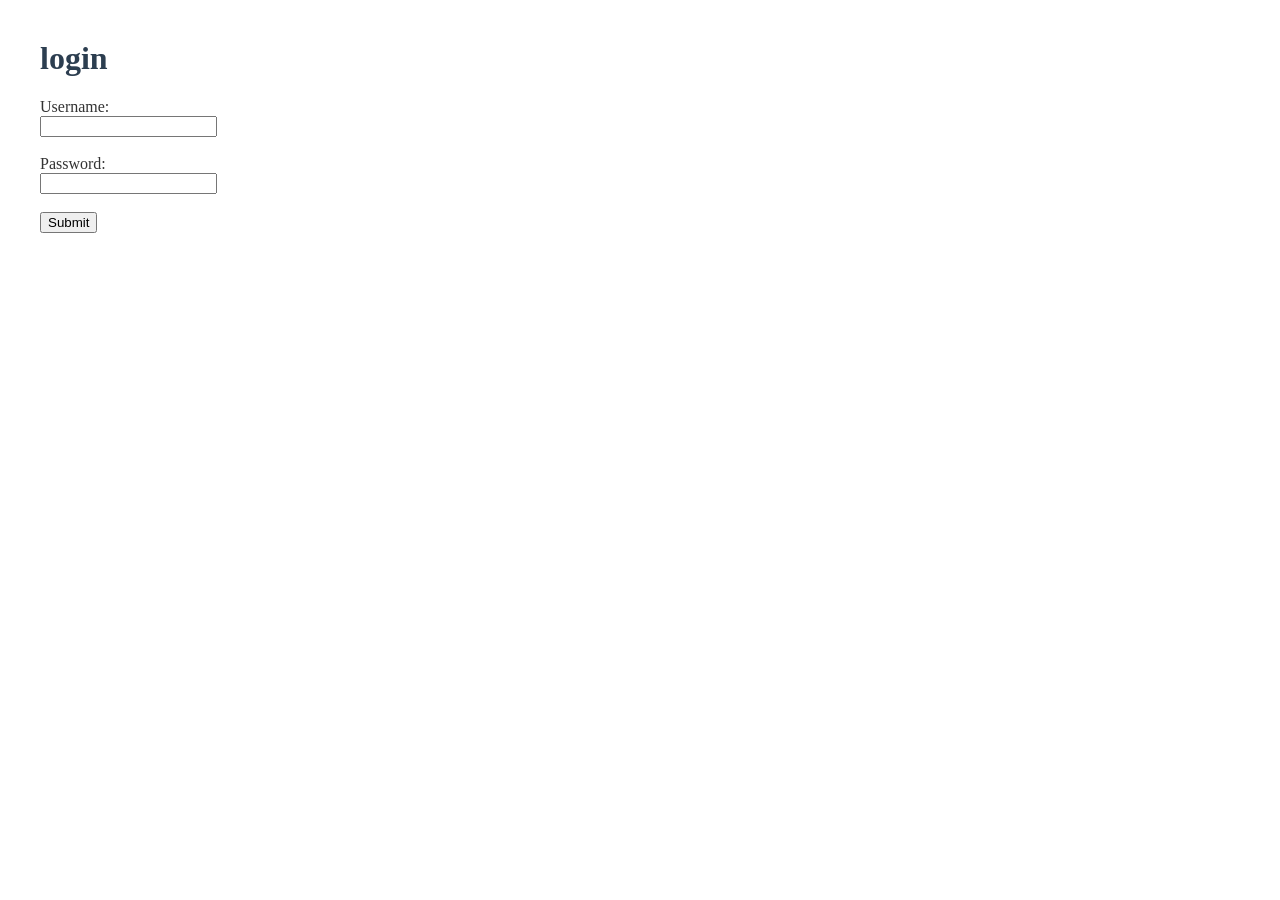
==== login.html @ 8b7b316e "Complete phase 1: full auth system ( register, login, sessions, dashboard , logout)" ====
<!DOCTYPE html>
<html>
<head>
	<title> login </title>
	<link rel="stylesheet" href="style.css">
</head>
<body>
	<h1>login</h1>
	<form action="login.php" method="POST">
		<label for ="username">Username:</label><br>
		<input type = "text" id="username" name="username"><br><br>

		<label for ="password">Password:</label><br>
		<input type="password" id="password" name="password"><br><br>

		<input type="submit" values="login">
	</form>
</body>
</html>
---- style.css ----
body{
	font-family: Arial, sans-serif:
	background-color: #f0f0f0;
	color: #333;
	margin: 40px;
	
}

h1 {
	color: #2c3e50;
	
}
p {
	font-size:18px;
}
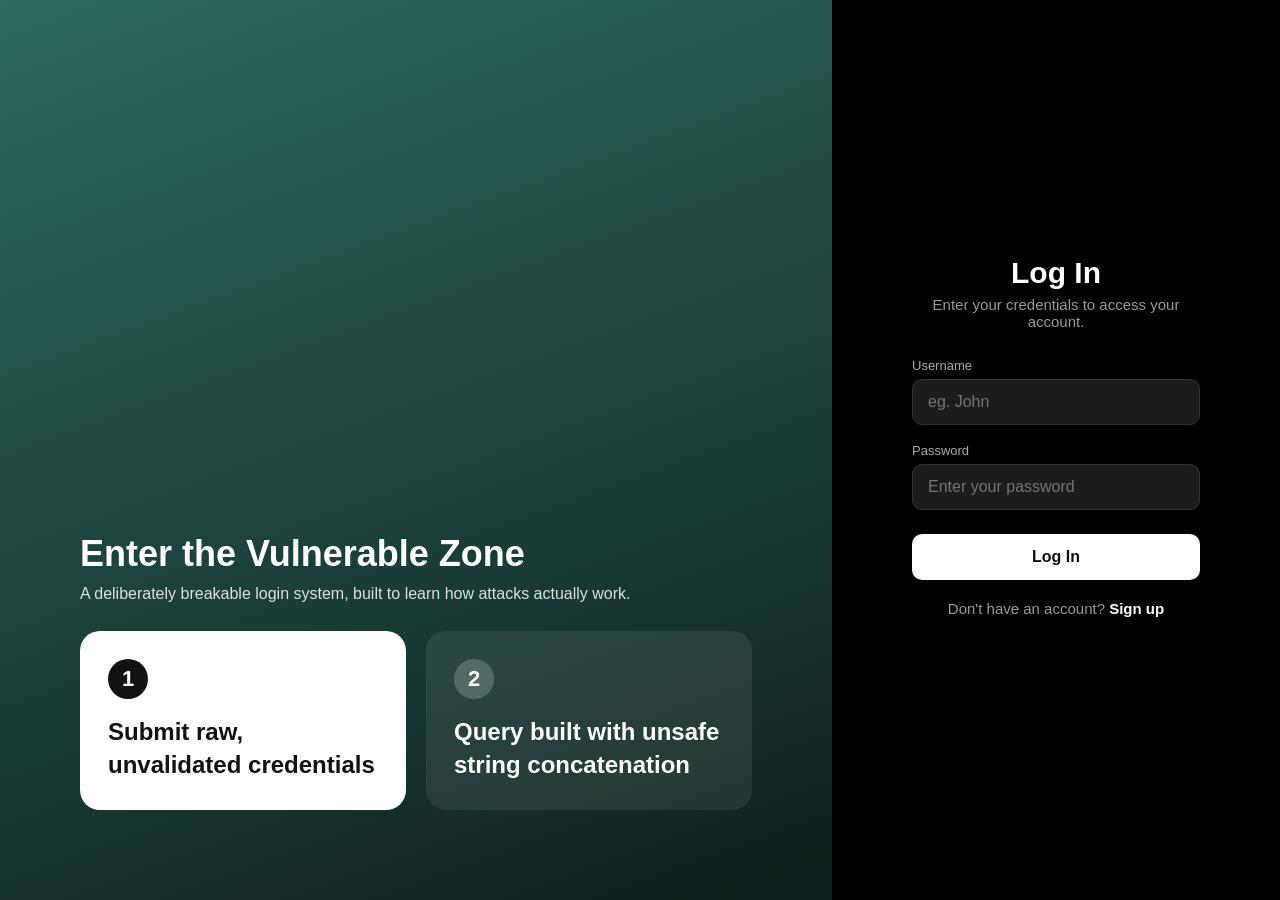
==== commit b4b3fc94: "Redesign auth pagesL dark split-panel UI, vulnerability themed , interactive inputs" ====
--- a/login.html
+++ b/login.html
@@ -1,19 +1,44 @@
 <!DOCTYPE html>
 <html>
 <head>
-	<title> login </title>
-	<link rel="stylesheet" href="style.css">
+    <title>Login</title>
+    <link rel="stylesheet" href="auth-style.css">
 </head>
 <body>
-	<h1>login</h1>
-	<form action="login.php" method="POST">
-		<label for ="username">Username:</label><br>
-		<input type = "text" id="username" name="username"><br><br>
+    <div class="auth-container">
+        <div class="auth-visual">
+            <h2>Enter the Vulnerable Zone</h2>
+            <p>A deliberately breakable login system, built to learn how attacks actually work.</p>
+            <div class="steps">
+                <div class="step active">
+                    <div class="step-number">1</div>
+                    Submit raw, unvalidated credentials
+                </div>
+                <div class="step">
+                    <div class="step-number">2</div>
+                    Query built with unsafe string concatenation
+                </div>
+            </div>
+        </div>
 
-		<label for ="password">Password:</label><br>
-		<input type="password" id="password" name="password"><br><br>
+        <div class="auth-form">
+            <h1>Log In</h1>
+            <p>Enter your credentials to access your account.</p>
 
-		<input type="submit" values="login">
-	</form>
+            <form action="login.php" method="POST">
+                <div class="form-group">
+                    <label for="username">Username</label>
+                    <input type="text" id="username" name="username" placeholder="eg. John" required>
+                </div>
+                <div class="form-group">
+                    <label for="password">Password</label>
+                    <input type="password" id="password" name="password" placeholder="Enter your password" required>
+                </div>
+                <button type="submit" class="submit-btn">Log In</button>
+            </form>
+
+            <p class="switch-link">Don't have an account? <a href="register.html">Sign up</a></p>
+        </div>
+    </div>
 </body>
 </html>
--- a/auth-style.css
+++ b/auth-style.css
@@ -0,0 +1,199 @@
+* {
+    margin: 0;
+    padding: 0;
+    box-sizing: border-box;
+}
+
+body {
+    font-family: 'Segoe UI', Arial, sans-serif;
+    background: #0d0d0d;
+    height: 100vh;
+    width: 100vw;
+    font-size: 16px;
+}
+
+.auth-container {
+    display: flex;
+    width: 100%;
+    height: 100vh;
+    background: #000000;
+}
+
+/* Left panel */
+.auth-visual {
+    flex: 7;
+    background: linear-gradient(160deg, #2d6a5f 0%, #0d1f1c 100%);
+    padding: 60px 80px 90px 80px;
+    display: flex;
+    flex-direction: column;
+    justify-content: flex-end;
+    color: white;
+}
+
+.auth-visual h2 {
+    margin-top: 50vh;
+    font-size: 36px;
+    margin-bottom: 10px;
+}
+
+.auth-visual p {
+    font-size: 16px;
+    opacity: 0.85;
+    margin-bottom: 28px;
+}
+
+.steps {
+    display: flex;
+    gap: 20px;
+    max-width: 960px;
+}
+
+.step {
+    background: rgba(255,255,255,0.08);
+    border-radius: 20px;
+    padding: 28px;
+    flex: 1;
+    font-size: 24px;
+    font-weight: 600;
+    line-height: 1.4;
+    display: flex;
+    flex-direction: column;
+    align-items: flex-start;
+    justify-content: flex-start;
+    text-align: left;
+    transition: all 0.3s ease;
+}
+
+.step-number {
+    display: inline-block;
+    width: 40px;
+    height: 40px;
+    border-radius: 50%;
+    background: rgba(255,255,255,0.2);
+    text-align: center;
+    line-height: 40px;
+    font-size: 22px;
+    font-weight: 700;
+    margin-bottom: 16px;
+}
+
+.step.active {
+    background: white;
+    color: #111;
+}
+
+.step.active .step-number {
+    background: #111;
+    color: white;
+}
+
+/* Right panel (form) */
+.auth-form {
+    flex: 3;
+    background: #000000;
+    padding: 60px 80px;
+    color: white;
+    display: flex;
+    flex-direction: column;
+    align-items: center;
+    justify-content: center;
+    text-align: center;
+}
+
+.auth-form h1 {
+    font-size: 30px;
+    margin-bottom: 6px;
+    text-align: center;
+    width: 100%;
+}
+
+.auth-form > p {
+    font-size: 15px;
+    color: #999;
+    margin-bottom: 28px;
+    text-align: center;
+    width: 100%;
+}
+
+.auth-form form {
+    width: 100%;
+}
+
+.form-row {
+    display: flex;
+    gap: 12px;
+}
+
+.form-group {
+    margin-bottom: 18px;
+    flex: 1;
+    text-align: left;
+}
+
+.form-group label {
+    display: block;
+    font-size: 13px;
+    color: #aaa;
+    margin-bottom: 6px;
+}
+
+.form-group input {
+    width: 100%;
+    padding: 13px 15px;
+    background: #1c1c1c;
+    border: 1px solid #333;
+    border-radius: 10px;
+    color: white;
+    font-size: 16px;
+    transition: background-color 0.35s ease, border-color 0.35s ease, box-shadow 0.35s ease;
+}
+
+.form-group input:focus,
+.form-group input:not(:placeholder-shown) {
+    outline: none;
+    background: #000000;
+    border-color: #2d6a5f;
+    box-shadow: 0 0 0 3px rgba(45, 106, 95, 0.35);
+}
+
+.form-hint {
+    font-size: 12px;
+    color: #666;
+    margin-top: 4px;
+}
+
+.submit-btn {
+    width: 100%;
+    padding: 14px;
+    background: white;
+    color: #111;
+    border: none;
+    border-radius: 10px;
+    font-size: 16px;
+    font-weight: 600;
+    cursor: pointer;
+    margin-top: 6px;
+    transition: background-color 0.3s ease, transform 0.15s ease;
+}
+
+.submit-btn:hover {
+    background: #eee;
+}
+
+.submit-btn:active {
+    transform: scale(0.98);
+}
+
+.switch-link {
+    text-align: center;
+    margin-top: 20px;
+    font-size: 14px;
+    color: #999;
+    width: 100%;
+}
+
+.switch-link a {
+    color: white;
+    font-weight: 600;
+    text-decoration: none;
+}
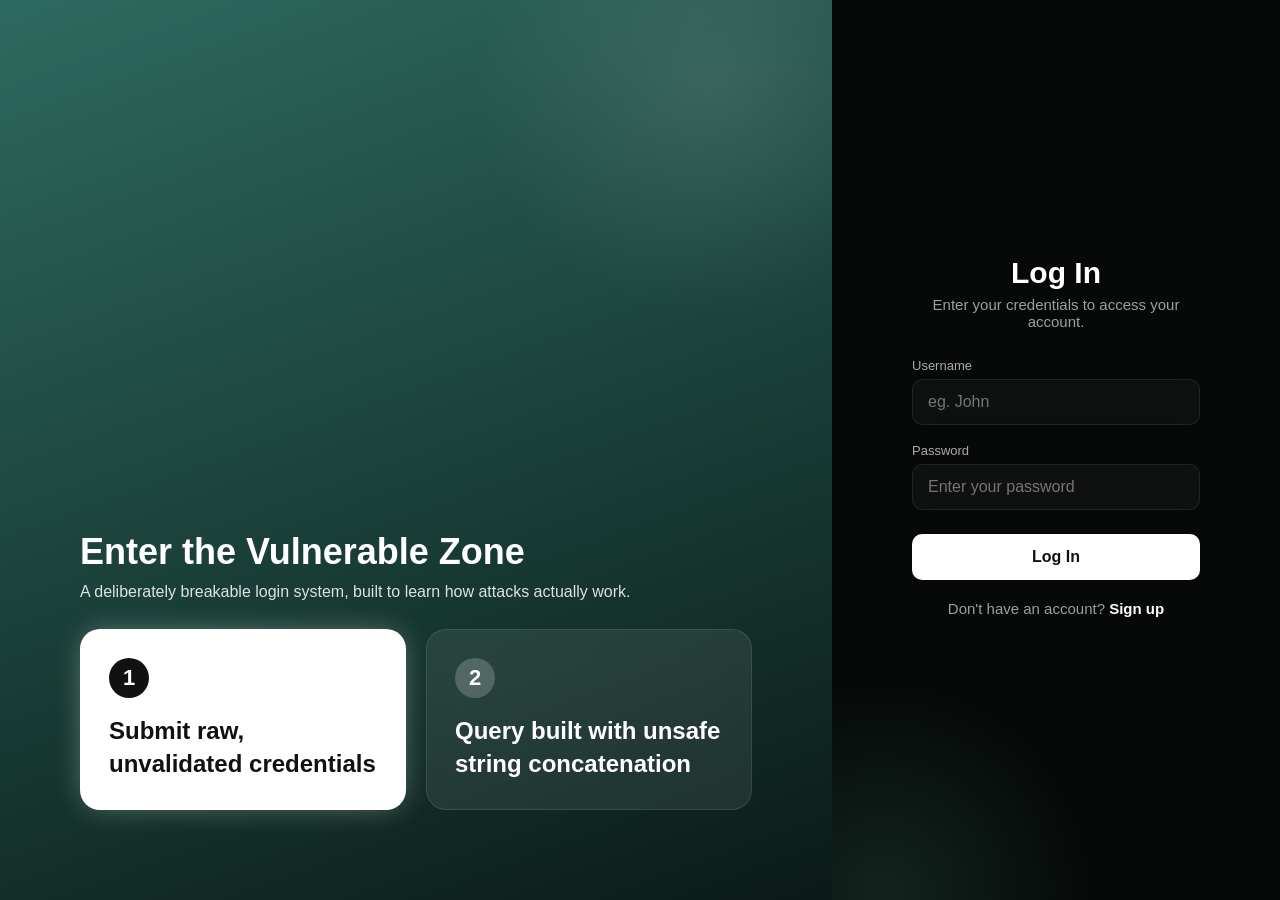
==== commit 7ba70c68: "Redesign UI with a dark-green glass theme and micro-interactions Full visual pass to match a glassmo" ====
--- a/login.html
+++ b/login.html
@@ -28,11 +28,11 @@
             <form action="login.php" method="POST">
                 <div class="form-group">
                     <label for="username">Username</label>
-                    <input type="text" id="username" name="username" placeholder="eg. John" required>
+                    <input type="text" id="username" name="username" placeholder="eg. John" autocomplete="username" required>
                 </div>
                 <div class="form-group">
                     <label for="password">Password</label>
-                    <input type="password" id="password" name="password" placeholder="Enter your password" required>
+                    <input type="password" id="password" name="password" placeholder="Enter your password" autocomplete="current-password" required>
                 </div>
                 <button type="submit" class="submit-btn">Log In</button>
             </form>
@@ -40,5 +40,6 @@
             <p class="switch-link">Don't have an account? <a href="register.html">Sign up</a></p>
         </div>
     </div>
+    <script src="auth.js"></script>
 </body>
 </html>
--- a/auth-style.css
+++ b/auth-style.css
@@ -1,3 +1,18 @@
+:root {
+    --bg: #060907;
+    --surface: rgba(255, 255, 255, 0.035);
+    --border: rgba(255, 255, 255, 0.08);
+    --border-strong: rgba(127, 191, 174, 0.35);
+    --accent: #4fae94;
+    --accent-strong: #7fbfae;
+    --accent-dark: #2d6a5f;
+    --accent-soft: rgba(79, 174, 148, 0.16);
+    --text: #f3f6f4;
+    --text-dim: #98a39d;
+    --text-faint: #66716c;
+    --danger: #d97b7b;
+}
+
 * {
     margin: 0;
     padding: 0;
@@ -6,7 +21,7 @@
 
 body {
     font-family: 'Segoe UI', Arial, sans-serif;
-    background: #0d0d0d;
+    background: var(--bg);
     height: 100vh;
     width: 100vw;
     font-size: 16px;
@@ -16,40 +31,59 @@
     display: flex;
     width: 100%;
     height: 100vh;
-    background: #000000;
+    background: var(--bg);
 }
 
 /* Left panel */
 .auth-visual {
     flex: 7;
-    background: linear-gradient(160deg, #2d6a5f 0%, #0d1f1c 100%);
+    background: linear-gradient(160deg, var(--accent-dark) 0%, #0a1a17 100%);
     padding: 60px 80px 90px 80px;
     display: flex;
     flex-direction: column;
     justify-content: flex-end;
     color: white;
+    position: relative;
+    overflow: hidden;
+}
+
+.auth-visual::before {
+    content: '';
+    position: absolute;
+    width: 480px;
+    height: 480px;
+    top: -160px;
+    right: -120px;
+    background: radial-gradient(circle, rgba(255, 255, 255, 0.1) 0%, rgba(255, 255, 255, 0) 70%);
+    border-radius: 50%;
+    pointer-events: none;
 }
 
 .auth-visual h2 {
     margin-top: 50vh;
     font-size: 36px;
     margin-bottom: 10px;
+    position: relative;
 }
 
 .auth-visual p {
     font-size: 16px;
     opacity: 0.85;
     margin-bottom: 28px;
+    position: relative;
 }
 
 .steps {
     display: flex;
     gap: 20px;
     max-width: 960px;
+    position: relative;
 }
 
 .step {
-    background: rgba(255,255,255,0.08);
+    background: rgba(255, 255, 255, 0.08);
+    border: 1px solid rgba(255, 255, 255, 0.1);
+    backdrop-filter: blur(12px);
     border-radius: 20px;
     padding: 28px;
     flex: 1;
@@ -69,7 +103,7 @@
     width: 40px;
     height: 40px;
     border-radius: 50%;
-    background: rgba(255,255,255,0.2);
+    background: rgba(255, 255, 255, 0.2);
     text-align: center;
     line-height: 40px;
     font-size: 22px;
@@ -80,6 +114,7 @@
 .step.active {
     background: white;
     color: #111;
+    box-shadow: 0 0 30px -6px rgba(255, 255, 255, 0.4);
 }
 
 .step.active .step-number {
@@ -90,7 +125,7 @@
 /* Right panel (form) */
 .auth-form {
     flex: 3;
-    background: #000000;
+    background: var(--bg);
     padding: 60px 80px;
     color: white;
     display: flex;
@@ -98,6 +133,20 @@
     align-items: center;
     justify-content: center;
     text-align: center;
+    position: relative;
+    overflow: hidden;
+}
+
+.auth-form::before {
+    content: '';
+    position: absolute;
+    width: 420px;
+    height: 420px;
+    bottom: -200px;
+    left: -160px;
+    background: radial-gradient(circle, rgba(79, 174, 148, 0.16) 0%, rgba(79, 174, 148, 0) 70%);
+    border-radius: 50%;
+    pointer-events: none;
 }
 
 .auth-form h1 {
@@ -105,18 +154,21 @@
     margin-bottom: 6px;
     text-align: center;
     width: 100%;
+    position: relative;
 }
 
 .auth-form > p {
     font-size: 15px;
-    color: #999;
+    color: var(--text-dim);
     margin-bottom: 28px;
     text-align: center;
     width: 100%;
+    position: relative;
 }
 
 .auth-form form {
     width: 100%;
+    position: relative;
 }
 
 .form-row {
@@ -140,8 +192,9 @@
 .form-group input {
     width: 100%;
     padding: 13px 15px;
-    background: #1c1c1c;
-    border: 1px solid #333;
+    background: var(--surface);
+    backdrop-filter: blur(10px);
+    border: 1px solid var(--border);
     border-radius: 10px;
     color: white;
     font-size: 16px;
@@ -151,14 +204,14 @@
 .form-group input:focus,
 .form-group input:not(:placeholder-shown) {
     outline: none;
-    background: #000000;
-    border-color: #2d6a5f;
-    box-shadow: 0 0 0 3px rgba(45, 106, 95, 0.35);
+    background: rgba(0, 0, 0, 0.3);
+    border-color: var(--accent-dark);
+    box-shadow: 0 0 0 3px var(--accent-soft);
 }
 
 .form-hint {
     font-size: 12px;
-    color: #666;
+    color: var(--text-faint);
     margin-top: 4px;
 }
 
@@ -173,11 +226,12 @@
     font-weight: 600;
     cursor: pointer;
     margin-top: 6px;
-    transition: background-color 0.3s ease, transform 0.15s ease;
+    transition: box-shadow 0.3s ease, transform 0.15s ease, background-color 0.3s ease;
 }
 
 .submit-btn:hover {
     background: #eee;
+    box-shadow: 0 0 30px -8px rgba(255, 255, 255, 0.5);
 }
 
 .submit-btn:active {
@@ -188,8 +242,9 @@
     text-align: center;
     margin-top: 20px;
     font-size: 14px;
-    color: #999;
-    width: 100%;
+    color: var(--text-dim);
+    width: 100%;
+    position: relative;
 }
 
 .switch-link a {
@@ -197,3 +252,65 @@
     font-weight: 600;
     text-decoration: none;
 }
+
+.auth-banner {
+    width: 100%;
+    padding: 12px 16px;
+    border-radius: 10px;
+    font-size: 13px;
+    font-weight: 600;
+    margin-bottom: 20px;
+    text-align: left;
+    position: relative;
+    animation: fadeInUp 0.35s ease both;
+}
+
+@keyframes fadeInUp {
+    from { opacity: 0; transform: translateY(-6px); }
+    to { opacity: 1; transform: translateY(0); }
+}
+
+.auth-banner.error {
+    background: rgba(217, 123, 123, 0.15);
+    color: #e39a9a;
+    border: 1px solid rgba(217, 123, 123, 0.4);
+}
+
+.auth-banner.success {
+    background: var(--accent-soft);
+    color: var(--accent-strong);
+    border: 1px solid rgba(45, 106, 95, 0.5);
+}
+
+.form-hint.hint-ok {
+    color: var(--accent-strong);
+}
+
+@media (max-width: 900px) {
+    .auth-container {
+        flex-direction: column;
+        height: auto;
+        min-height: 100vh;
+    }
+
+    .auth-visual {
+        padding: 40px 32px;
+    }
+
+    .auth-visual h2 {
+        margin-top: 0;
+    }
+
+    .steps {
+        flex-direction: column;
+    }
+
+    .auth-form {
+        padding: 40px 32px;
+    }
+
+    .form-row {
+        flex-direction: column;
+        gap: 0;
+    }
+}
